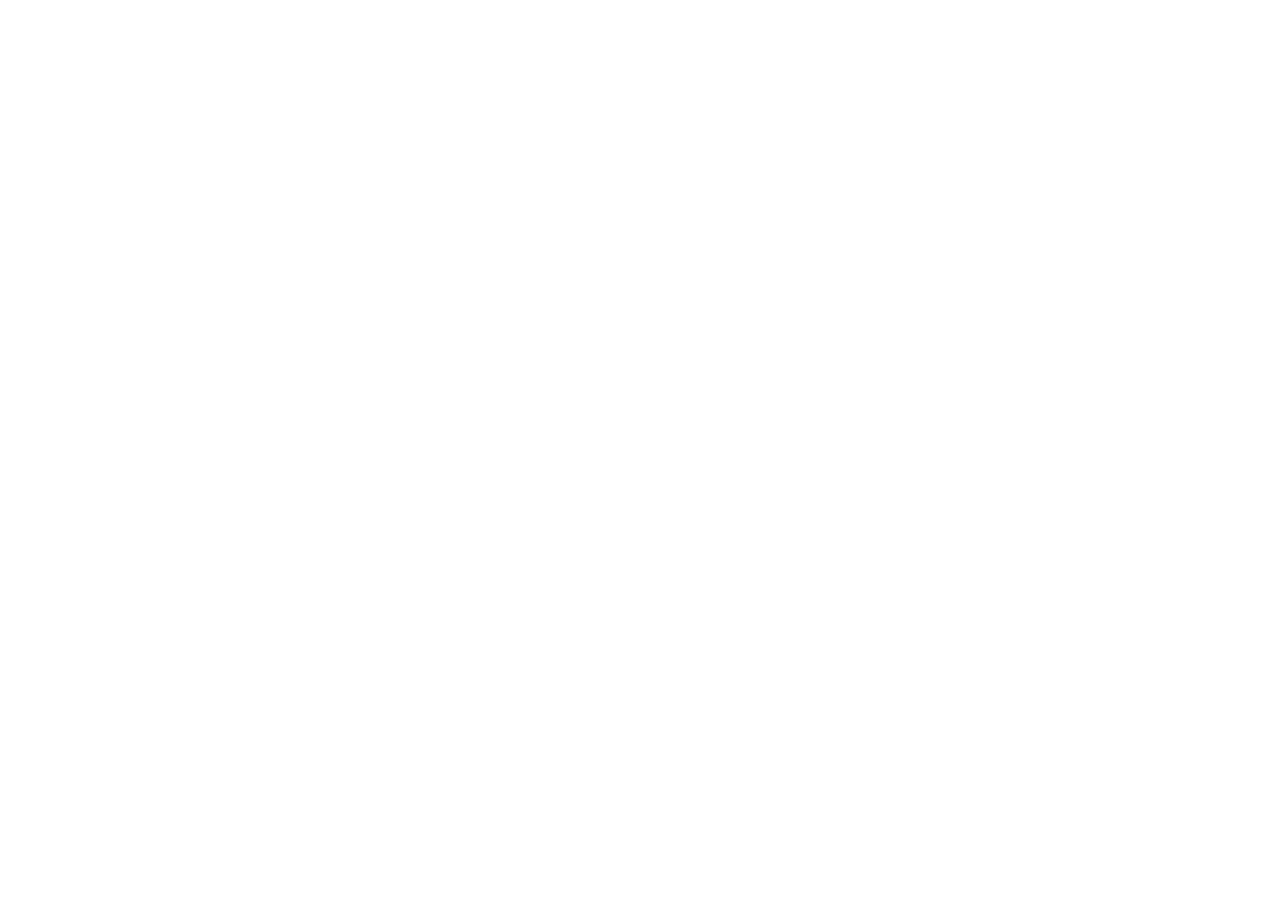
==== new_generation.html @ 30df80a4 "Initial commit" ====
<!DOCTYPE html>
<html lang="en">
<head>
  <meta charset="UTF-8">
  <meta name="viewport" content="width=device-width, initial-scale=1.0">
  <title>New Generation</title>
  <link rel="stylesheet" href="./css/main.css">
  <link rel="stylesheet" href="./css/global.css">
  <link rel="stylesheet" href="./css/new_generation.css">
</head>
<body>
  
</body>
</html>
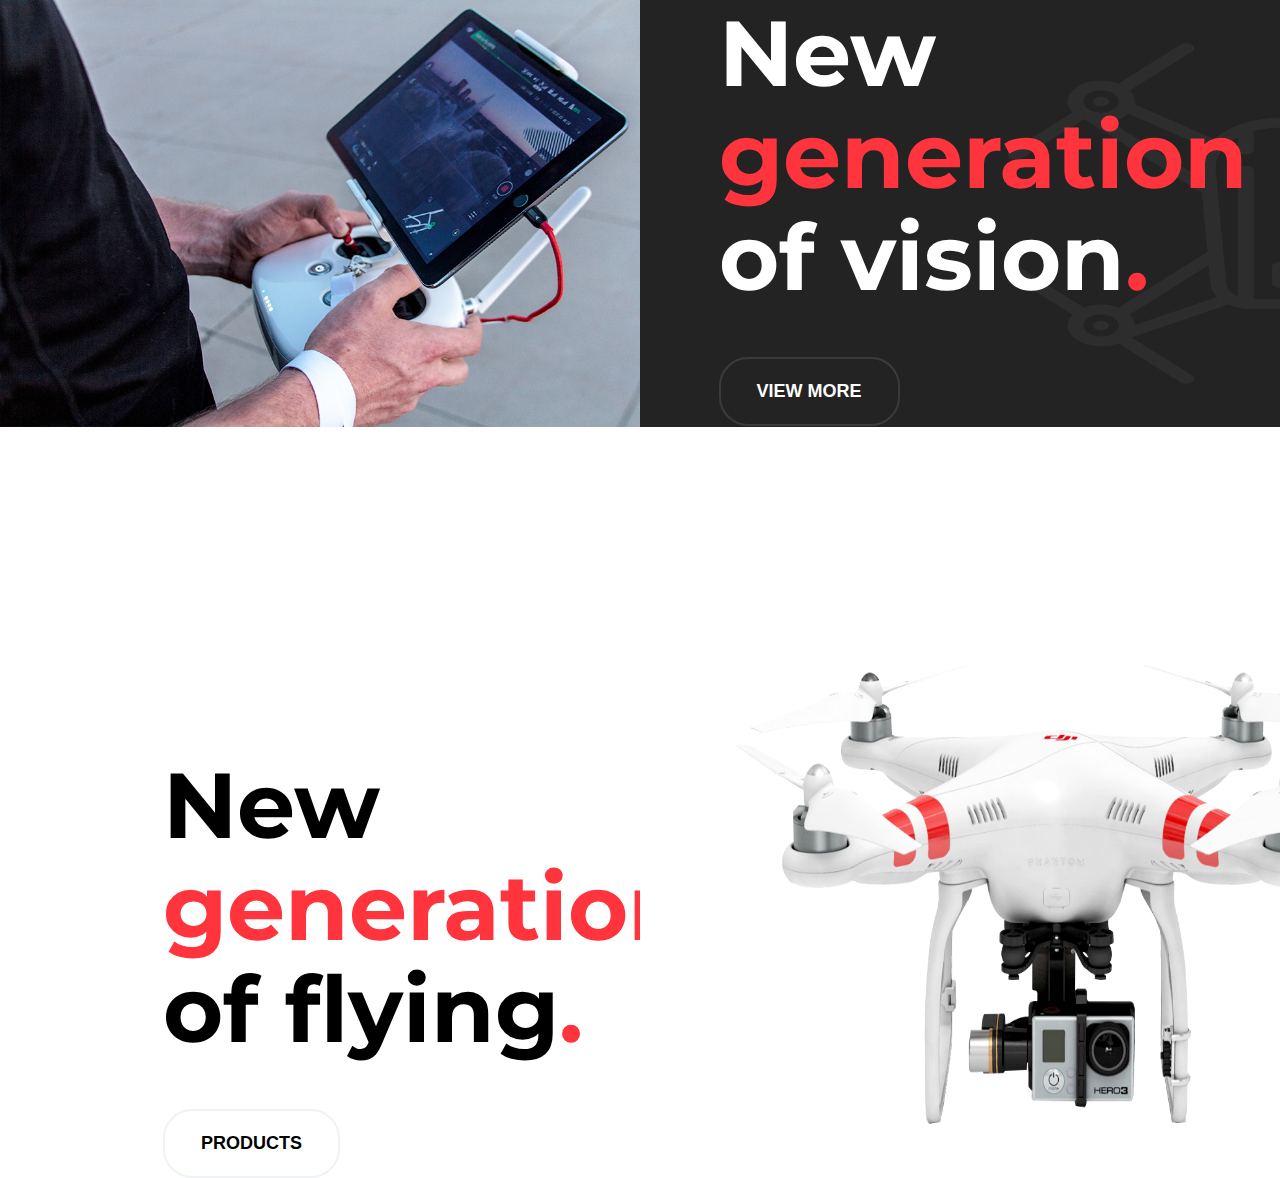
==== commit 98bdb436: "new_generation" ====
--- a/new_generation.html
+++ b/new_generation.html
@@ -4,11 +4,47 @@
   <meta charset="UTF-8">
   <meta name="viewport" content="width=device-width, initial-scale=1.0">
   <title>New Generation</title>
+  <link href="https://fonts.googleapis.com/css?family=Montserrat:300,400,700&display=swap" rel="stylesheet">
   <link rel="stylesheet" href="./css/main.css">
   <link rel="stylesheet" href="./css/global.css">
   <link rel="stylesheet" href="./css/new_generation.css">
 </head>
 <body>
+  <section class="new-generation">
+    <div class="container">
+      <div class="generation-content">
+        <div class="generation-item">
+          <img src="./img/new-generation.png" alt="drone">
+        </div>
+        <div class="generation-item item">
+          <img src="./img/Icon-kvadro.png" alt="drone">
+          <div class="generation-text">
+            <h2>New <span>generation</span><br> of vision<span>.</span></h2>
+            <button class="main-btn">VIEW MORE</button>
+          </div>
+        </div>
+      </div>
+    </div>
+  </section>
   
+  <section class="generation-block_2">
+    <div class="container">
+      <div class="generation-content flying">
+        <div class="generation-item item flying-item">
+          <div class="generation-text flying-text">
+              <h2>New <span>generation</span><br> of flying<span>.</span></h2>
+              <button class="main-btn">PRODUCTS</button>
+            </div>
+            </div>
+        <div class="generation-item flying-img">
+          <img class="drone" src="./img/Drone.png" alt="drone">
+        </div>
+      </div>
+    </div>
+  </section>
+
+
+
+
 </body>
 </html>--- a/css/main.css
+++ b/css/main.css
@@ -0,0 +1,179 @@
+body {
+    margin: 0;
+}
+
+h1, h2, h3, h4, h5, h6, p {
+    margin: 0 0;
+}
+
+.container-header {
+    margin: 68px 0 0 0;
+}
+
+.mars-logo {
+    font-family: Montserrat;
+    font-size: 24px;
+    font-weight: 700;
+    line-height: 30px;
+    text-transform: uppercase;
+    float: left;
+}
+
+
+.phone-number {
+    font-family: Montserrat;
+    font-size: 14px;
+    font-weight: 400;
+    line-height: 30px;
+    color: #92a1a5;
+}
+
+
+.header {
+    display: flex;
+    justify-content: space-between;
+    align-items: center;
+    margin: 0 auto;
+    height: 20px;
+    width: 100%;
+    max-width: 1570px;
+    background-color: black;
+}
+
+
+.left-nav {
+    display: flex;
+    align-items: center;
+}
+
+
+.phone-img {
+    margin: 0 0 0 71px;
+}
+
+
+.phone-number {
+    display: flex;
+    align-items: center;
+    margin: 0 0 0 8px;
+}
+
+
+.button-buy-now {
+    text-decoration: none;
+    font-family: Montserrat;
+    font-size: 16px;
+    font-weight: 700;
+    line-height: 30px;
+    text-transform: uppercase;
+    color: #ffffff;
+}
+
+
+.button-buy-now:hover {
+    border-bottom: 1px solid #ffffff;
+    transition: 0.3;
+}
+
+
+.menu-bar-button {
+    border: none;
+    background: none;
+    cursor: pointer;
+    margin: 0 0 0 38px;
+}
+
+
+
+/* Container journey 
+===========================*/
+
+
+.contaienr-journey {
+    display: flex;
+    justify-content: center;
+    text-align: center;
+    margin: 0 auto;
+    height: 1190px;
+    background-image: url(img/journey-background2.jpg);
+}
+
+.journey-title {
+    margin: 0 auto;
+    font-family: Montserrat;
+    font-size: 92px;
+    font-weight: 700;
+    color: black;
+    padding: 779px 0 56px 0;
+}
+
+
+.journey-button {
+    color: #318f76;
+    background-color: black;
+    padding: 22px 36px;
+    border: none;
+    border-radius: 35px;
+    font-family: Montserrat;
+    font-size: 18px;
+    font-weight: 700;
+    text-transform: uppercase;
+    margin-bottom: 208px;
+}
+
+
+.journey-content {
+    width: 100%;
+    max-width: 862px;
+}
+
+
+/* Footer
+===========================*/
+
+
+.container-footer {
+    width: 100%;
+    height: 540px;
+    background-color: #f1f1f1;
+}
+
+.footer-image {
+    display: flex;
+    margin: 0 auto;
+    justify-content: center;
+    text-align: center;
+}
+
+
+.footer-content {
+    width: 1056px;
+    height: 148px;
+    margin: 237px 0 0 0;
+}
+
+
+.footer-title {
+    font-family: Montserrat;
+    font-size: 24px;
+    font-weight: 700;
+    text-transform: uppercase;
+    line-height: 30px;
+    padding-bottom: 34px;
+}
+
+
+.footer-subtitle {
+    color: #92a1a5;
+    font-family: Montserrat;
+    font-size: 14px;
+    font-weight: 400;
+    line-height: 30px;
+}
+
+
+.dron-img {
+    display: flex;
+    position: absolute;
+    margin: 165px 0 0 0;
+}--- a/css/global.css
+++ b/css/global.css
@@ -0,0 +1,19 @@
+* {
+    padding: 0;
+    margin: 0;
+    box-sizing: border-box;
+}
+html,body {
+    font-family: 'Montserrat', sans-serif;
+    font-weight: 400;
+}
+
+.main-btn {
+    color: #ffffff;
+    font-size: 18px;
+    font-weight: 700;
+    padding: 22px 36px;
+    border-radius: 29px;
+    border: 2px solid #3b3b3b;
+    background-color: inherit;
+}--- a/css/new_generation.css
+++ b/css/new_generation.css
@@ -0,0 +1,94 @@
+.new-generation {
+    width: 100%;
+    /* padding: 0 15px; */
+    
+}
+
+.container {
+    max-width: 2000px;
+    margin: 0 auto;
+}
+
+.generation-content {
+    display: flex;
+    justify-content: center;
+}
+
+.generation-item {
+    width: 50%;
+    height: auto;
+    display: flex;
+}
+
+.generation-item img {
+    width: 100%;
+    /* max-width: 983px; */
+    height: auto;
+}
+
+.item {
+    position: relative;
+    justify-content: center;
+    background-color: #232323;
+    overflow: hidden;
+    display: flex;
+    align-items: center;
+    padding-left: 130px;
+    padding-right: 84px;
+    
+}
+
+.item img {
+    width: 100%;
+    max-width: 544px;
+    height: auto;
+    max-height: 80%;
+    position: absolute;
+    right: 0;
+    transform: translateX(50%);
+    z-index: 1;
+}
+
+.generation-text {
+    z-index: 2;
+}
+
+.generation-text h2 {
+    font-size: 92px;
+    line-height: 102px;
+    color: #fff;
+    margin-bottom: 49px;
+}
+
+span {
+    color: #ff343d;
+}
+
+.flying-item {
+    padding: 0;
+    /* justify-content: right; */
+    flex-direction: column;
+    background-color: #fff;
+    padding-top: 327px;
+    padding-left: 215px;
+}
+
+.flying-text h2 {
+    color: #000;
+}
+
+.flying-text button {
+    color: #000;
+    border: 2px solid #eff2f6;
+}
+
+.flying-img {
+    overflow: hidden;
+    padding: 146px 0;
+}
+
+.flying-img img {
+    transform: translate(15%, 20%);
+    max-width: 1035px;
+    height: auto;
+}